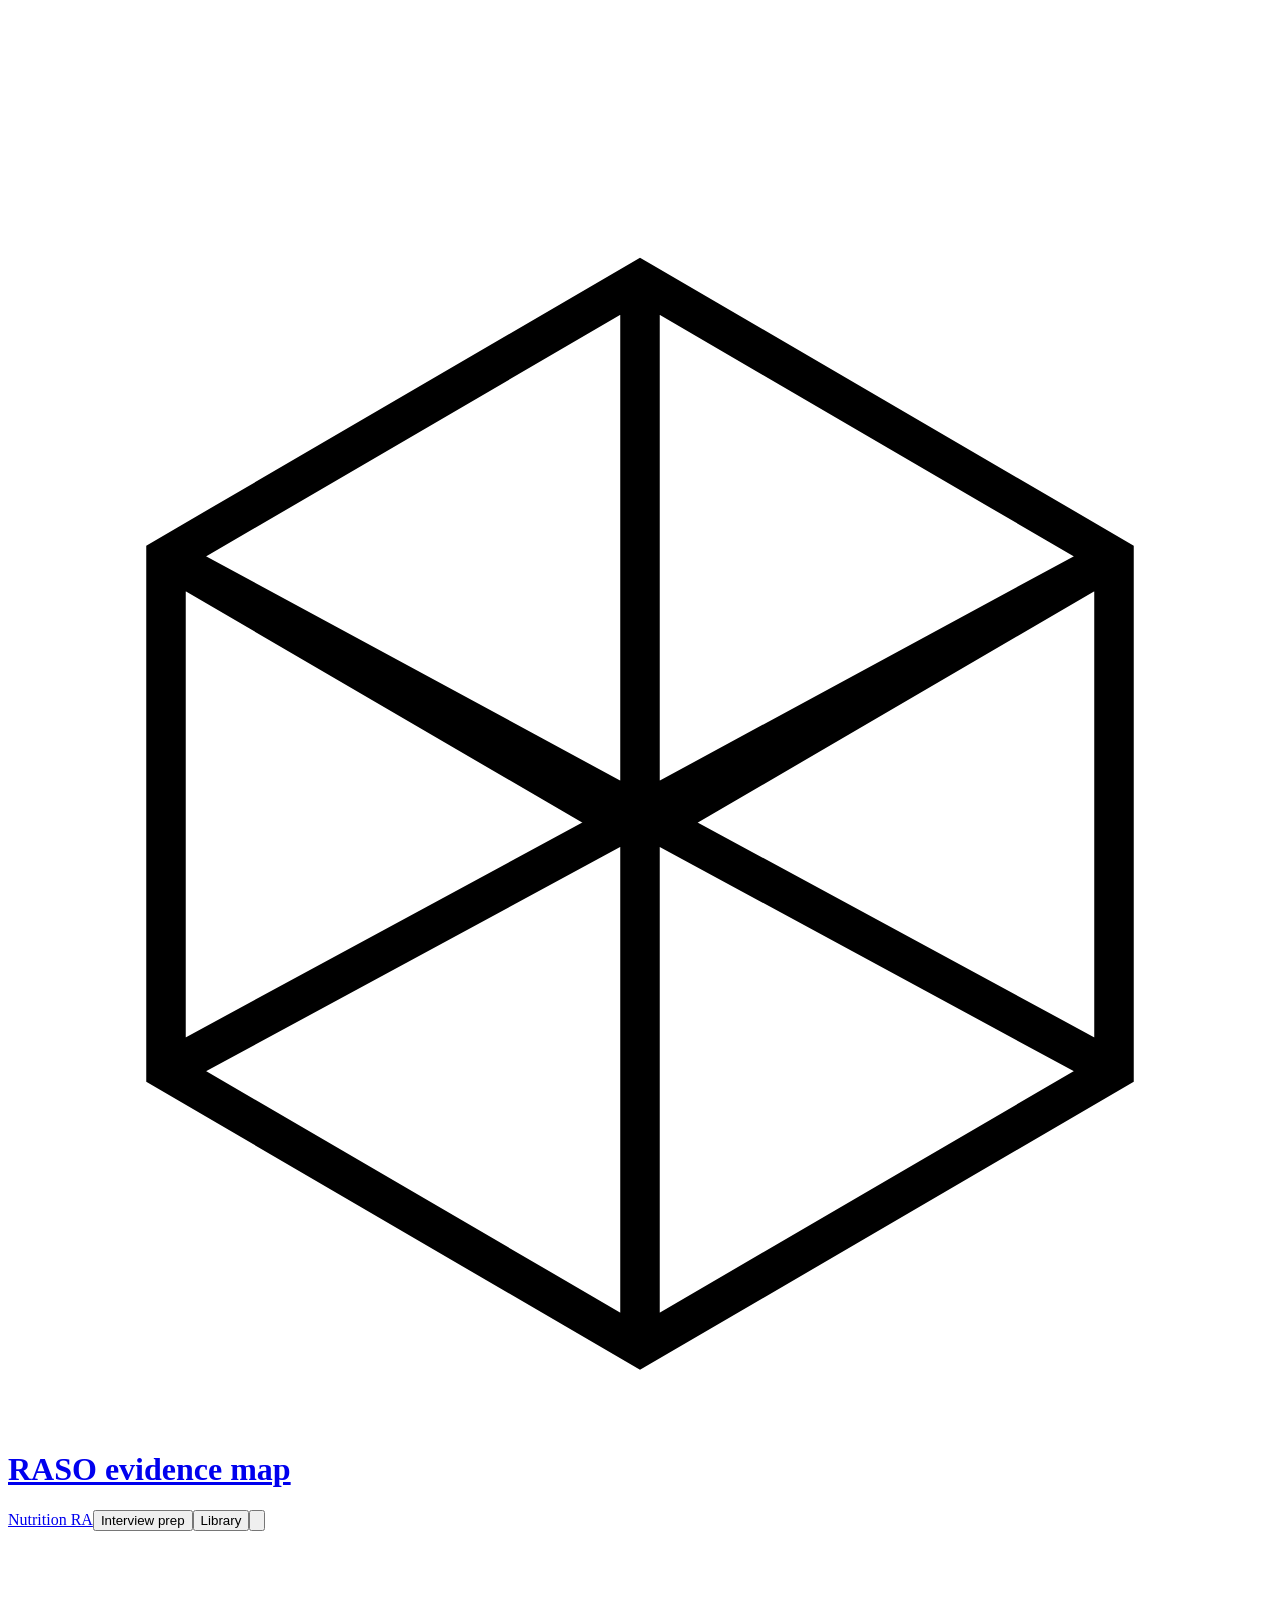
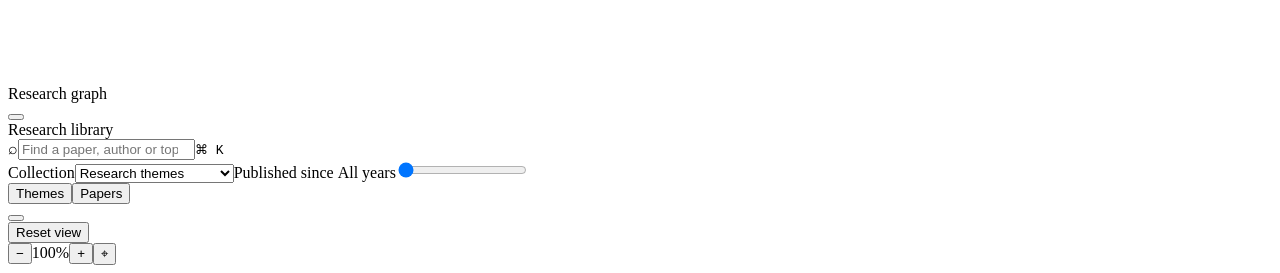
==== index.html @ 9013e8a7 "Expand interview rehearsal and set Peaceable glass defaults" ====
<!doctype html><html lang="en"><head><meta charset="utf-8"><meta name="viewport" content="width=device-width,initial-scale=1"><title>RASO Evidence Map</title>  <script type="module" crossorigin src="/raso-evidence-map/assets/evidence-kJBK6-nA.js"></script>
  <link rel="stylesheet" crossorigin href="/raso-evidence-map/assets/evidence-D2ZztKvr.css">
</head><body>
<canvas id="map" tabindex="0" aria-label="Research similarity map. Use the paper list to select records with a keyboard."></canvas>
<header class="glass topbar"><div class="identity"><svg viewBox="0 0 32 32" aria-hidden="true"><path d="M16 3 28 10v13L16 30 4 23V10Z M4 10l12 7 12-7 M16 3v27 M4 23l24-13 M4 10l24 13" fill="none" stroke="currentColor" stroke-width="1"/></svg><h1><a href="https://www.qmul.ac.uk/wiph/centres/centre-for-public-health-and-policy/research--action-on-salt--obesity/" target="_blank" rel="noopener noreferrer">RASO evidence map</a></h1></div><div class="top-actions"><a id="nutrition-ra-link" href="/raso-evidence-map/nutrition-ra/">Nutrition RA</a><button id="interview-prep" aria-haspopup="dialog">Interview prep</button><button id="library-toggle" aria-label="Toggle research library" aria-expanded="true">Library</button><button id="settings" aria-label="Settings" title="Settings" aria-haspopup="dialog" aria-expanded="false" aria-controls="settings-panel"><svg viewBox="0 0 24 24" aria-hidden="true"><path d="M9.7 3h4.6l.6 2.1 1.8 1 2.2-.5 2.3 4-1.6 1.6v2.1l1.6 1.6-2.3 4-2.2-.5-1.8 1-.6 2.1H9.7l-.6-2.1-1.8-1-2.2.5-2.3-4 1.6-1.6v-2.1L2.8 9.7l2.3-4 2.2.5 1.8-1Z"/><circle cx="12" cy="12" r="3"/></svg></button></div></header>
<aside id="settings-panel" class="glass settings-panel" role="dialog" aria-label="Appearance settings" hidden><h2>Appearance</h2><label>Glass<input id="optics" class="glass-switch" type="checkbox" role="switch" aria-label="Glass"></label><label>Connections<input id="links" class="glass-switch" type="checkbox" role="switch" aria-label="Connections" checked></label><label class="blur-control">Blur <output id="blur-value">0</output><input id="blur" class="glass-slider" type="range" min="0" max="24" step="1" value="0" aria-label="Glass blur level"></label><label class="blur-control">Brightness <output id="brightness-value">0</output><input id="brightness" class="glass-slider" type="range" min="-40" max="40" step="1" value="0" aria-label="Glass brightness"></label><label>Dark mode<input id="theme" class="glass-switch" type="checkbox" role="switch" aria-label="Dark mode"></label><fieldset class="background-options"><legend>Background</legend><div id="background-kind" class="choice-group" role="group" aria-label="Background"><button data-background="solid">Colour</button><button data-background="forms">Abstract</button><button data-background="ink">Ink</button><button data-background="image">Your image</button></div><div id="art-choice" class="art-choices" role="group" aria-label="Painting backgrounds"><button data-art="0">Peaceable Kingdom</button><button data-art="1">The Westwood Children</button><button data-art="2">The Hon. Mrs. Gray</button></div><label id="swap-row" hidden>Auto swap<input id="art-swap" class="glass-switch" type="checkbox" role="switch" aria-label="Auto swap paintings" checked></label><p id="art-credit" hidden></p></fieldset><label id="colour-row">Colour<input id="background-colour" type="color" aria-label="Background colour"></label><label id="image-row" hidden>Choose image<input id="background-file" type="file" accept="image/png,image/jpeg,image/webp" aria-label="Choose background image"></label><p id="background-error" hidden></p><fieldset class="font-options"><legend>Font</legend><div class="choice-group" role="group" aria-label="Font family"><button data-font="system">SF Pro</button><button data-font="arial">Arial</button><button data-font="helvetica">Helvetica</button><button data-font="georgia">Georgia</button></div></fieldset><label>Text colour<input id="text-colour" type="color" aria-label="Text colour"></label><button id="about">Map method</button></aside>
<section id="graph-pane" class="glass graph-pane" aria-label="Graph pane"><canvas id="graph-canvas" aria-hidden="true"></canvas><div class="pane-handle">Research graph</div><button class="pane-resize" data-resize="graph" aria-label="Resize graph pane"></button></section>
<aside class="glass library" aria-label="Research library"><div class="pane-handle">Research library</div><div class="search-wrap"><span aria-hidden="true">⌕</span><input id="search" type="search" placeholder="Find a paper, author or topic" aria-label="Search papers"><kbd>⌘ K</kbd></div><div class="filters"><label>Collection<select id="collection"><option value="research">Research themes</option><option value="all">Entire team catalogue</option><option value="details">Extracted paper details</option><option value="projects">Named project families</option></select></label><label>Published since <output id="year-value">All years</output><input id="year" class="glass-slider" type="range" min="1960" max="2026" value="1960" aria-label="Earliest publication year"></label></div><div class="library-tabs"><button id="themes-tab" aria-pressed="true">Themes</button><button id="papers-tab" aria-pressed="false">Papers</button></div><div id="themes" class="library-scroll"></div><div id="papers" class="library-scroll" hidden></div><button class="pane-resize" data-resize="library" aria-label="Resize research library"></button><footer class="library-foot"><button id="reset">Reset view</button></footer></aside>
<aside id="paper" class="glass paper" aria-label="Paper details" hidden><div class="paper-handle"><span>Paper detail</span><div><button id="minimize" aria-label="Minimize paper">−</button><button id="expand" aria-label="Expand paper">⤢</button><button id="close" aria-label="Close paper">×</button></div></div><div id="paper-body" class="paper-body"></div><nav class="paper-navigation" aria-label="Browse papers"><button id="previous-paper" aria-label="Previous paper">← Previous</button><button id="next-paper" aria-label="Next paper">Next →</button></nav><button class="pane-resize" data-resize="paper" aria-label="Resize paper pane"></button></aside>
<div class="glass map-controls"><button id="zoom-out" aria-label="Zoom out">−</button><output id="zoom-level">100%</output><button id="zoom-in" aria-label="Zoom in">+</button><span class="control-divider"></span><button id="fit" aria-label="Fit map to visible papers">⌖</button></div>
<div id="hover" class="glass" role="tooltip" hidden><div id="hover-body"></div></div><div id="announcement" class="sr-only" aria-live="polite"></div>
<dialog id="about-dialog" class="glass about-dialog"><button id="close-about" aria-label="Close map information">×</button><h2>Map method</h2><div id="about-content"></div></dialog>
<dialog id="prep-dialog" class="glass about-dialog prep-dialog"><button id="close-prep" aria-label="Close interview prep">×</button><h2>Interview prep</h2><p>Nutrition Officer · Research &amp; Action on Salt &amp; Obesity</p><p>Practise before the assessment. These synthetic exercises are not the recruitment test; complete the actual assessment independently.</p><nav class="choice-group" aria-label="Preparation sections"><button data-prep="practice" aria-pressed="true">Practice</button><button data-prep="questions" aria-pressed="false">Questions</button><button data-prep="rehearsal" aria-pressed="false">Mock interview</button><button data-prep="analysis" aria-pressed="false">Analysis</button><button data-prep="reading" aria-pressed="false">Reading</button></nav><div id="prep-content"></div></dialog></body></html>
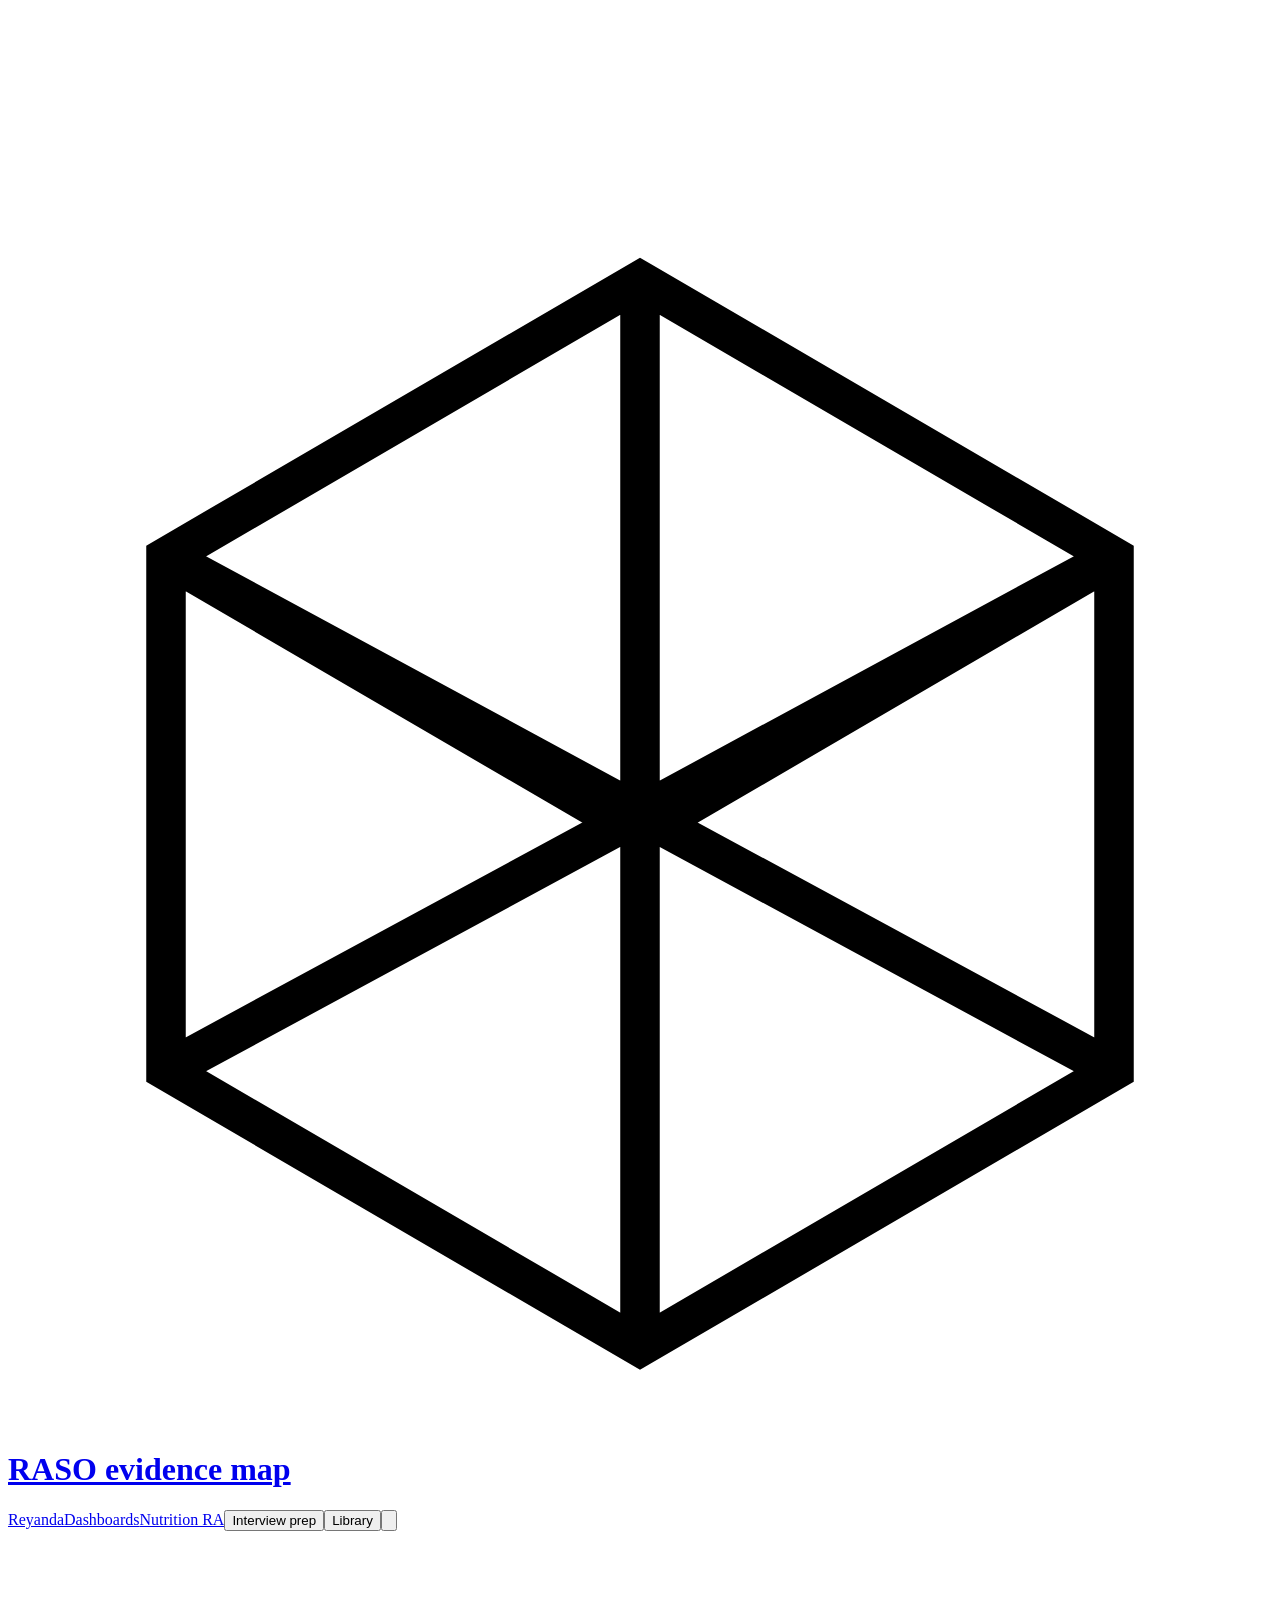
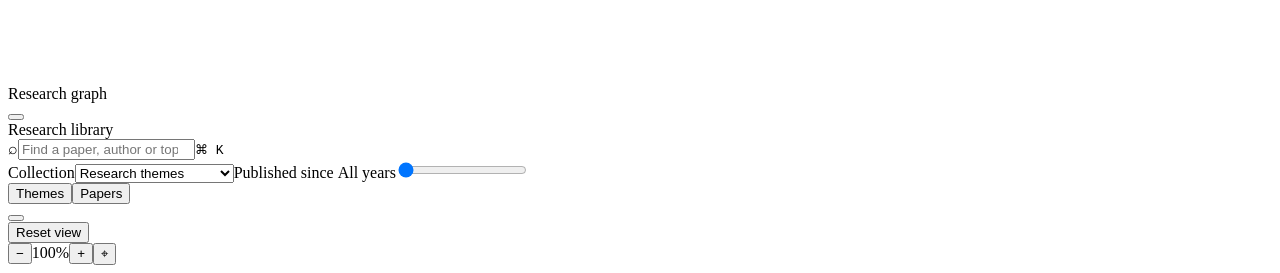
==== commit d044b726: "Default RASO to solid surfaces with optional glass" ====
--- a/index.html
+++ b/index.html
@@ -1,13 +1,13 @@
-<!doctype html><html lang="en"><head><meta charset="utf-8"><meta name="viewport" content="width=device-width,initial-scale=1"><title>RASO Evidence Map</title>  <script type="module" crossorigin src="/raso-evidence-map/assets/evidence-kJBK6-nA.js"></script>
-  <link rel="stylesheet" crossorigin href="/raso-evidence-map/assets/evidence-D2ZztKvr.css">
+<!doctype html><html lang="en"><head><meta charset="utf-8"><meta name="viewport" content="width=device-width,initial-scale=1"><title>RASO Evidence Map</title>  <script type="module" crossorigin src="/raso-evidence-map/assets/evidence-t0Fx-Fe2.js"></script>
+  <link rel="stylesheet" crossorigin href="/raso-evidence-map/assets/evidence-dvkk4ZDu.css">
 </head><body>
 <canvas id="map" tabindex="0" aria-label="Research similarity map. Use the paper list to select records with a keyboard."></canvas>
-<header class="glass topbar"><div class="identity"><svg viewBox="0 0 32 32" aria-hidden="true"><path d="M16 3 28 10v13L16 30 4 23V10Z M4 10l12 7 12-7 M16 3v27 M4 23l24-13 M4 10l24 13" fill="none" stroke="currentColor" stroke-width="1"/></svg><h1><a href="https://www.qmul.ac.uk/wiph/centres/centre-for-public-health-and-policy/research--action-on-salt--obesity/" target="_blank" rel="noopener noreferrer">RASO evidence map</a></h1></div><div class="top-actions"><a id="nutrition-ra-link" href="/raso-evidence-map/nutrition-ra/">Nutrition RA</a><button id="interview-prep" aria-haspopup="dialog">Interview prep</button><button id="library-toggle" aria-label="Toggle research library" aria-expanded="true">Library</button><button id="settings" aria-label="Settings" title="Settings" aria-haspopup="dialog" aria-expanded="false" aria-controls="settings-panel"><svg viewBox="0 0 24 24" aria-hidden="true"><path d="M9.7 3h4.6l.6 2.1 1.8 1 2.2-.5 2.3 4-1.6 1.6v2.1l1.6 1.6-2.3 4-2.2-.5-1.8 1-.6 2.1H9.7l-.6-2.1-1.8-1-2.2.5-2.3-4 1.6-1.6v-2.1L2.8 9.7l2.3-4 2.2.5 1.8-1Z"/><circle cx="12" cy="12" r="3"/></svg></button></div></header>
-<aside id="settings-panel" class="glass settings-panel" role="dialog" aria-label="Appearance settings" hidden><h2>Appearance</h2><label>Glass<input id="optics" class="glass-switch" type="checkbox" role="switch" aria-label="Glass"></label><label>Connections<input id="links" class="glass-switch" type="checkbox" role="switch" aria-label="Connections" checked></label><label class="blur-control">Blur <output id="blur-value">0</output><input id="blur" class="glass-slider" type="range" min="0" max="24" step="1" value="0" aria-label="Glass blur level"></label><label class="blur-control">Brightness <output id="brightness-value">0</output><input id="brightness" class="glass-slider" type="range" min="-40" max="40" step="1" value="0" aria-label="Glass brightness"></label><label>Dark mode<input id="theme" class="glass-switch" type="checkbox" role="switch" aria-label="Dark mode"></label><fieldset class="background-options"><legend>Background</legend><div id="background-kind" class="choice-group" role="group" aria-label="Background"><button data-background="solid">Colour</button><button data-background="forms">Abstract</button><button data-background="ink">Ink</button><button data-background="image">Your image</button></div><div id="art-choice" class="art-choices" role="group" aria-label="Painting backgrounds"><button data-art="0">Peaceable Kingdom</button><button data-art="1">The Westwood Children</button><button data-art="2">The Hon. Mrs. Gray</button></div><label id="swap-row" hidden>Auto swap<input id="art-swap" class="glass-switch" type="checkbox" role="switch" aria-label="Auto swap paintings" checked></label><p id="art-credit" hidden></p></fieldset><label id="colour-row">Colour<input id="background-colour" type="color" aria-label="Background colour"></label><label id="image-row" hidden>Choose image<input id="background-file" type="file" accept="image/png,image/jpeg,image/webp" aria-label="Choose background image"></label><p id="background-error" hidden></p><fieldset class="font-options"><legend>Font</legend><div class="choice-group" role="group" aria-label="Font family"><button data-font="system">SF Pro</button><button data-font="arial">Arial</button><button data-font="helvetica">Helvetica</button><button data-font="georgia">Georgia</button></div></fieldset><label>Text colour<input id="text-colour" type="color" aria-label="Text colour"></label><button id="about">Map method</button></aside>
+<header class="glass topbar"><div class="identity"><svg viewBox="0 0 32 32" aria-hidden="true"><path d="M16 3 28 10v13L16 30 4 23V10Z M4 10l12 7 12-7 M16 3v27 M4 23l24-13 M4 10l24 13" fill="none" stroke="currentColor" stroke-width="1"/></svg><h1><a href="https://www.qmul.ac.uk/wiph/centres/centre-for-public-health-and-policy/research--action-on-salt--obesity/" target="_blank" rel="noopener noreferrer">RASO evidence map</a></h1></div><div class="top-actions"><a href="https://reyanda.github.io/">Reyanda</a><a href="https://reyanda.github.io/geoffrey-manda/dashboards/">Dashboards</a><a id="nutrition-ra-link" href="/raso-evidence-map/nutrition-ra/">Nutrition RA</a><button id="interview-prep" aria-haspopup="dialog">Interview prep</button><button id="library-toggle" aria-label="Toggle research library" aria-expanded="true">Library</button><button id="settings" aria-label="Settings" title="Settings" aria-haspopup="dialog" aria-expanded="false" aria-controls="settings-panel"><svg viewBox="0 0 24 24" aria-hidden="true"><path d="M9.7 3h4.6l.6 2.1 1.8 1 2.2-.5 2.3 4-1.6 1.6v2.1l1.6 1.6-2.3 4-2.2-.5-1.8 1-.6 2.1H9.7l-.6-2.1-1.8-1-2.2.5-2.3-4 1.6-1.6v-2.1L2.8 9.7l2.3-4 2.2.5 1.8-1Z"/><circle cx="12" cy="12" r="3"/></svg></button></div></header>
+<aside id="settings-panel" class="glass settings-panel" role="dialog" aria-label="Appearance settings" hidden><h2>Appearance</h2><label>Glass surfaces<input id="optics" class="glass-switch" type="checkbox" role="switch" aria-label="Glass"></label><label>Connections<input id="links" class="glass-switch" type="checkbox" role="switch" aria-label="Connections" checked></label><label class="blur-control">Blur <output id="blur-value">0</output><input id="blur" class="glass-slider" type="range" min="0" max="24" step="1" value="0" aria-label="Glass blur level"></label><label class="blur-control">Brightness <output id="brightness-value">0</output><input id="brightness" class="glass-slider" type="range" min="-40" max="40" step="1" value="0" aria-label="Glass brightness"></label><label>Dark mode<input id="theme" class="glass-switch" type="checkbox" role="switch" aria-label="Dark mode"></label><fieldset class="background-options"><legend>Background</legend><div id="background-kind" class="choice-group" role="group" aria-label="Background"><button data-background="solid">Colour</button><button data-background="forms">Abstract</button><button data-background="ink">Ink</button><button data-background="image">Your image</button></div><div id="art-choice" class="art-choices" role="group" aria-label="Painting backgrounds"><button data-art="0">Peaceable Kingdom</button><button data-art="1">The Westwood Children</button><button data-art="2">The Hon. Mrs. Gray</button></div><label id="swap-row" hidden>Auto swap<input id="art-swap" class="glass-switch" type="checkbox" role="switch" aria-label="Auto swap paintings" checked></label><p id="art-credit" hidden></p></fieldset><label id="colour-row">Colour<input id="background-colour" type="color" aria-label="Background colour"></label><label id="image-row" hidden>Choose image<input id="background-file" type="file" accept="image/png,image/jpeg,image/webp" aria-label="Choose background image"></label><p id="background-error" hidden></p><fieldset class="font-options"><legend>Font</legend><div class="choice-group" role="group" aria-label="Font family"><button data-font="system">SF Pro</button><button data-font="arial">Arial</button><button data-font="helvetica">Helvetica</button><button data-font="georgia">Georgia</button></div></fieldset><label>Text colour<input id="text-colour" type="color" aria-label="Text colour"></label><button id="about">Map method</button></aside>
 <section id="graph-pane" class="glass graph-pane" aria-label="Graph pane"><canvas id="graph-canvas" aria-hidden="true"></canvas><div class="pane-handle">Research graph</div><button class="pane-resize" data-resize="graph" aria-label="Resize graph pane"></button></section>
 <aside class="glass library" aria-label="Research library"><div class="pane-handle">Research library</div><div class="search-wrap"><span aria-hidden="true">⌕</span><input id="search" type="search" placeholder="Find a paper, author or topic" aria-label="Search papers"><kbd>⌘ K</kbd></div><div class="filters"><label>Collection<select id="collection"><option value="research">Research themes</option><option value="all">Entire team catalogue</option><option value="details">Extracted paper details</option><option value="projects">Named project families</option></select></label><label>Published since <output id="year-value">All years</output><input id="year" class="glass-slider" type="range" min="1960" max="2026" value="1960" aria-label="Earliest publication year"></label></div><div class="library-tabs"><button id="themes-tab" aria-pressed="true">Themes</button><button id="papers-tab" aria-pressed="false">Papers</button></div><div id="themes" class="library-scroll"></div><div id="papers" class="library-scroll" hidden></div><button class="pane-resize" data-resize="library" aria-label="Resize research library"></button><footer class="library-foot"><button id="reset">Reset view</button></footer></aside>
 <aside id="paper" class="glass paper" aria-label="Paper details" hidden><div class="paper-handle"><span>Paper detail</span><div><button id="minimize" aria-label="Minimize paper">−</button><button id="expand" aria-label="Expand paper">⤢</button><button id="close" aria-label="Close paper">×</button></div></div><div id="paper-body" class="paper-body"></div><nav class="paper-navigation" aria-label="Browse papers"><button id="previous-paper" aria-label="Previous paper">← Previous</button><button id="next-paper" aria-label="Next paper">Next →</button></nav><button class="pane-resize" data-resize="paper" aria-label="Resize paper pane"></button></aside>
 <div class="glass map-controls"><button id="zoom-out" aria-label="Zoom out">−</button><output id="zoom-level">100%</output><button id="zoom-in" aria-label="Zoom in">+</button><span class="control-divider"></span><button id="fit" aria-label="Fit map to visible papers">⌖</button></div>
 <div id="hover" class="glass" role="tooltip" hidden><div id="hover-body"></div></div><div id="announcement" class="sr-only" aria-live="polite"></div>
 <dialog id="about-dialog" class="glass about-dialog"><button id="close-about" aria-label="Close map information">×</button><h2>Map method</h2><div id="about-content"></div></dialog>
-<dialog id="prep-dialog" class="glass about-dialog prep-dialog"><button id="close-prep" aria-label="Close interview prep">×</button><h2>Interview prep</h2><p>Nutrition Officer · Research &amp; Action on Salt &amp; Obesity</p><p>Practise before the assessment. These synthetic exercises are not the recruitment test; complete the actual assessment independently.</p><nav class="choice-group" aria-label="Preparation sections"><button data-prep="practice" aria-pressed="true">Practice</button><button data-prep="questions" aria-pressed="false">Questions</button><button data-prep="rehearsal" aria-pressed="false">Mock interview</button><button data-prep="analysis" aria-pressed="false">Analysis</button><button data-prep="reading" aria-pressed="false">Reading</button></nav><div id="prep-content"></div></dialog></body></html>
+<dialog id="prep-dialog" class="glass about-dialog prep-dialog"><button id="close-prep" aria-label="Close interview prep">×</button><h2>Interview prep</h2><nav class="choice-group" aria-label="Preparation sections"><button data-prep="practice" aria-pressed="true">Practice</button><button data-prep="questions" aria-pressed="false">Questions</button><button data-prep="answers" aria-pressed="false">Model answers</button><button data-prep="rehearsal" aria-pressed="false">Mock interview</button><button data-prep="analysis" aria-pressed="false">Analysis</button><button data-prep="reading" aria-pressed="false">Reading</button></nav><div id="prep-content"></div></dialog></body></html>
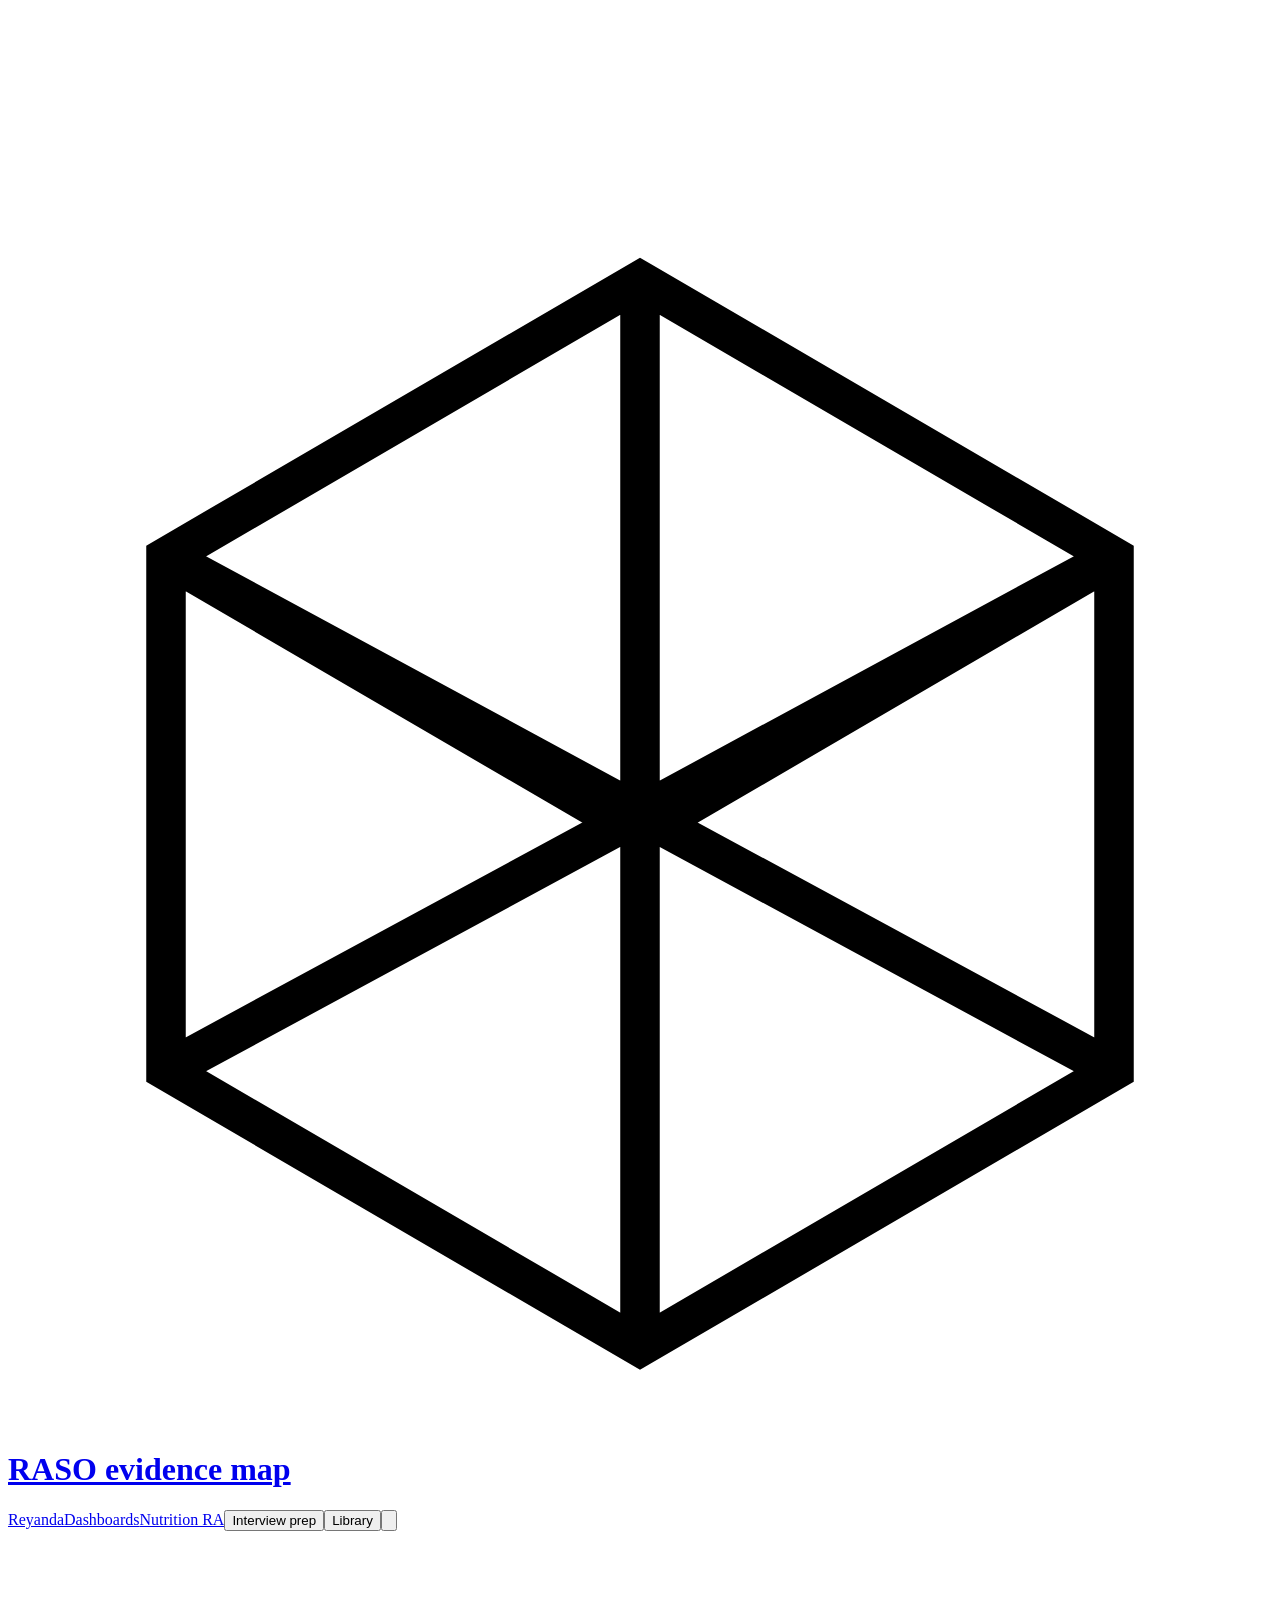
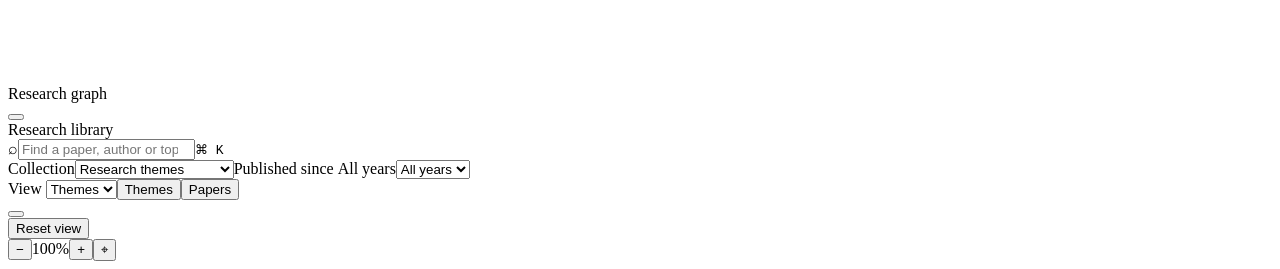
==== commit 5f729cba: "Publish matching research map controls and close button" ====
--- a/index.html
+++ b/index.html
@@ -1,11 +1,11 @@
-<!doctype html><html lang="en"><head><meta charset="utf-8"><meta name="viewport" content="width=device-width,initial-scale=1"><title>RASO Evidence Map</title>  <script type="module" crossorigin src="/raso-evidence-map/assets/evidence-t0Fx-Fe2.js"></script>
-  <link rel="stylesheet" crossorigin href="/raso-evidence-map/assets/evidence-dvkk4ZDu.css">
+<!doctype html><html lang="en"><head><meta charset="utf-8"><meta name="viewport" content="width=device-width,initial-scale=1"><title>RASO Evidence Map</title>  <script type="module" crossorigin src="/raso-evidence-map/assets/evidence-48_3n1M-.js"></script>
+  <link rel="stylesheet" crossorigin href="/raso-evidence-map/assets/evidence-CRXvBaGw.css">
 </head><body>
 <canvas id="map" tabindex="0" aria-label="Research similarity map. Use the paper list to select records with a keyboard."></canvas>
 <header class="glass topbar"><div class="identity"><svg viewBox="0 0 32 32" aria-hidden="true"><path d="M16 3 28 10v13L16 30 4 23V10Z M4 10l12 7 12-7 M16 3v27 M4 23l24-13 M4 10l24 13" fill="none" stroke="currentColor" stroke-width="1"/></svg><h1><a href="https://www.qmul.ac.uk/wiph/centres/centre-for-public-health-and-policy/research--action-on-salt--obesity/" target="_blank" rel="noopener noreferrer">RASO evidence map</a></h1></div><div class="top-actions"><a href="https://reyanda.github.io/">Reyanda</a><a href="https://reyanda.github.io/geoffrey-manda/dashboards/">Dashboards</a><a id="nutrition-ra-link" href="/raso-evidence-map/nutrition-ra/">Nutrition RA</a><button id="interview-prep" aria-haspopup="dialog">Interview prep</button><button id="library-toggle" aria-label="Toggle research library" aria-expanded="true">Library</button><button id="settings" aria-label="Settings" title="Settings" aria-haspopup="dialog" aria-expanded="false" aria-controls="settings-panel"><svg viewBox="0 0 24 24" aria-hidden="true"><path d="M9.7 3h4.6l.6 2.1 1.8 1 2.2-.5 2.3 4-1.6 1.6v2.1l1.6 1.6-2.3 4-2.2-.5-1.8 1-.6 2.1H9.7l-.6-2.1-1.8-1-2.2.5-2.3-4 1.6-1.6v-2.1L2.8 9.7l2.3-4 2.2.5 1.8-1Z"/><circle cx="12" cy="12" r="3"/></svg></button></div></header>
-<aside id="settings-panel" class="glass settings-panel" role="dialog" aria-label="Appearance settings" hidden><h2>Appearance</h2><label>Glass surfaces<input id="optics" class="glass-switch" type="checkbox" role="switch" aria-label="Glass"></label><label>Connections<input id="links" class="glass-switch" type="checkbox" role="switch" aria-label="Connections" checked></label><label class="blur-control">Blur <output id="blur-value">0</output><input id="blur" class="glass-slider" type="range" min="0" max="24" step="1" value="0" aria-label="Glass blur level"></label><label class="blur-control">Brightness <output id="brightness-value">0</output><input id="brightness" class="glass-slider" type="range" min="-40" max="40" step="1" value="0" aria-label="Glass brightness"></label><label>Dark mode<input id="theme" class="glass-switch" type="checkbox" role="switch" aria-label="Dark mode"></label><fieldset class="background-options"><legend>Background</legend><div id="background-kind" class="choice-group" role="group" aria-label="Background"><button data-background="solid">Colour</button><button data-background="forms">Abstract</button><button data-background="ink">Ink</button><button data-background="image">Your image</button></div><div id="art-choice" class="art-choices" role="group" aria-label="Painting backgrounds"><button data-art="0">Peaceable Kingdom</button><button data-art="1">The Westwood Children</button><button data-art="2">The Hon. Mrs. Gray</button></div><label id="swap-row" hidden>Auto swap<input id="art-swap" class="glass-switch" type="checkbox" role="switch" aria-label="Auto swap paintings" checked></label><p id="art-credit" hidden></p></fieldset><label id="colour-row">Colour<input id="background-colour" type="color" aria-label="Background colour"></label><label id="image-row" hidden>Choose image<input id="background-file" type="file" accept="image/png,image/jpeg,image/webp" aria-label="Choose background image"></label><p id="background-error" hidden></p><fieldset class="font-options"><legend>Font</legend><div class="choice-group" role="group" aria-label="Font family"><button data-font="system">SF Pro</button><button data-font="arial">Arial</button><button data-font="helvetica">Helvetica</button><button data-font="georgia">Georgia</button></div></fieldset><label>Text colour<input id="text-colour" type="color" aria-label="Text colour"></label><button id="about">Map method</button></aside>
+<aside id="settings-panel" class="glass settings-panel" role="dialog" aria-label="Appearance settings" hidden><div class="settings-heading"><h2>Display settings</h2><button id="settings-dismiss" aria-label="Close settings">Close</button></div><h2>Appearance</h2><label>Glass surfaces<input id="optics" class="glass-switch" type="checkbox" role="switch" aria-label="Glass"></label><label>Connections<input id="links" class="glass-switch" type="checkbox" role="switch" aria-label="Connections" checked></label><label class="blur-control">Blur <output id="blur-value">0</output><input id="blur" class="glass-slider" type="range" min="0" max="24" step="1" value="0" aria-label="Glass blur level"></label><label class="blur-control">Brightness <output id="brightness-value">0</output><input id="brightness" class="glass-slider" type="range" min="-40" max="40" step="1" value="0" aria-label="Glass brightness"></label><label>Dark mode<input id="theme" class="glass-switch" type="checkbox" role="switch" aria-label="Dark mode"></label><fieldset class="background-options"><legend>Background</legend><div id="background-kind" class="choice-group" role="group" aria-label="Background"><button data-background="solid">Colour</button><button data-background="forms">Abstract</button><button data-background="ink">Ink</button><button data-background="image">Your image</button></div><div id="art-choice" class="art-choices" role="group" aria-label="Painting backgrounds"><button data-art="0">Peaceable Kingdom</button><button data-art="1">The Westwood Children</button><button data-art="2">The Hon. Mrs. Gray</button></div><label id="swap-row" hidden>Auto swap<input id="art-swap" class="glass-switch" type="checkbox" role="switch" aria-label="Auto swap paintings" checked></label><p id="art-credit" hidden></p></fieldset><label id="colour-row">Colour<input id="background-colour" type="color" aria-label="Background colour"></label><label id="image-row" hidden>Choose image<input id="background-file" type="file" accept="image/png,image/jpeg,image/webp" aria-label="Choose background image"></label><p id="background-error" hidden></p><fieldset class="font-options"><legend>Font</legend><div class="choice-group" role="group" aria-label="Font family"><button data-font="system">SF Pro</button><button data-font="arial">Arial</button><button data-font="helvetica">Helvetica</button><button data-font="georgia">Georgia</button></div></fieldset><label>Text colour<input id="text-colour" type="color" aria-label="Text colour"></label><button id="about">Map method</button></aside>
 <section id="graph-pane" class="glass graph-pane" aria-label="Graph pane"><canvas id="graph-canvas" aria-hidden="true"></canvas><div class="pane-handle">Research graph</div><button class="pane-resize" data-resize="graph" aria-label="Resize graph pane"></button></section>
-<aside class="glass library" aria-label="Research library"><div class="pane-handle">Research library</div><div class="search-wrap"><span aria-hidden="true">⌕</span><input id="search" type="search" placeholder="Find a paper, author or topic" aria-label="Search papers"><kbd>⌘ K</kbd></div><div class="filters"><label>Collection<select id="collection"><option value="research">Research themes</option><option value="all">Entire team catalogue</option><option value="details">Extracted paper details</option><option value="projects">Named project families</option></select></label><label>Published since <output id="year-value">All years</output><input id="year" class="glass-slider" type="range" min="1960" max="2026" value="1960" aria-label="Earliest publication year"></label></div><div class="library-tabs"><button id="themes-tab" aria-pressed="true">Themes</button><button id="papers-tab" aria-pressed="false">Papers</button></div><div id="themes" class="library-scroll"></div><div id="papers" class="library-scroll" hidden></div><button class="pane-resize" data-resize="library" aria-label="Resize research library"></button><footer class="library-foot"><button id="reset">Reset view</button></footer></aside>
+<aside class="glass library" aria-label="Research library"><div class="pane-handle">Research library</div><div class="search-wrap"><span aria-hidden="true">⌕</span><input id="search" type="search" placeholder="Find a paper, author or topic" aria-label="Search papers"><kbd>⌘ K</kbd></div><div class="filters"><label>Collection<select id="collection"><option value="research">Research themes</option><option value="all">Entire team catalogue</option><option value="details">Extracted paper details</option><option value="projects">Named project families</option></select></label><label>Published since <output id="year-value">All years</output><select id="year" aria-label="Earliest publication year"><option value="1960">All years</option><option value="1961">1961</option><option value="1962">1962</option><option value="1963">1963</option><option value="1964">1964</option><option value="1965">1965</option><option value="1966">1966</option><option value="1967">1967</option><option value="1968">1968</option><option value="1969">1969</option><option value="1970">1970</option><option value="1971">1971</option><option value="1972">1972</option><option value="1973">1973</option><option value="1974">1974</option><option value="1975">1975</option><option value="1976">1976</option><option value="1977">1977</option><option value="1978">1978</option><option value="1979">1979</option><option value="1980">1980</option><option value="1981">1981</option><option value="1982">1982</option><option value="1983">1983</option><option value="1984">1984</option><option value="1985">1985</option><option value="1986">1986</option><option value="1987">1987</option><option value="1988">1988</option><option value="1989">1989</option><option value="1990">1990</option><option value="1991">1991</option><option value="1992">1992</option><option value="1993">1993</option><option value="1994">1994</option><option value="1995">1995</option><option value="1996">1996</option><option value="1997">1997</option><option value="1998">1998</option><option value="1999">1999</option><option value="2000">2000</option><option value="2001">2001</option><option value="2002">2002</option><option value="2003">2003</option><option value="2004">2004</option><option value="2005">2005</option><option value="2006">2006</option><option value="2007">2007</option><option value="2008">2008</option><option value="2009">2009</option><option value="2010">2010</option><option value="2011">2011</option><option value="2012">2012</option><option value="2013">2013</option><option value="2014">2014</option><option value="2015">2015</option><option value="2016">2016</option><option value="2017">2017</option><option value="2018">2018</option><option value="2019">2019</option><option value="2020">2020</option><option value="2021">2021</option><option value="2022">2022</option><option value="2023">2023</option><option value="2024">2024</option><option value="2025">2025</option><option value="2026">2026</option></select></label></div><div class="library-tabs"><label>View <select id="library-view" aria-label="Library view"><option value="themes">Themes</option><option value="papers">Papers</option></select></label><button id="themes-tab" aria-pressed="true">Themes</button><button id="papers-tab" aria-pressed="false">Papers</button></div><div id="themes" class="library-scroll"></div><div id="papers" class="library-scroll" hidden></div><button class="pane-resize" data-resize="library" aria-label="Resize research library"></button><footer class="library-foot"><button id="reset">Reset view</button></footer></aside>
 <aside id="paper" class="glass paper" aria-label="Paper details" hidden><div class="paper-handle"><span>Paper detail</span><div><button id="minimize" aria-label="Minimize paper">−</button><button id="expand" aria-label="Expand paper">⤢</button><button id="close" aria-label="Close paper">×</button></div></div><div id="paper-body" class="paper-body"></div><nav class="paper-navigation" aria-label="Browse papers"><button id="previous-paper" aria-label="Previous paper">← Previous</button><button id="next-paper" aria-label="Next paper">Next →</button></nav><button class="pane-resize" data-resize="paper" aria-label="Resize paper pane"></button></aside>
 <div class="glass map-controls"><button id="zoom-out" aria-label="Zoom out">−</button><output id="zoom-level">100%</output><button id="zoom-in" aria-label="Zoom in">+</button><span class="control-divider"></span><button id="fit" aria-label="Fit map to visible papers">⌖</button></div>
 <div id="hover" class="glass" role="tooltip" hidden><div id="hover-body"></div></div><div id="announcement" class="sr-only" aria-live="polite"></div>
